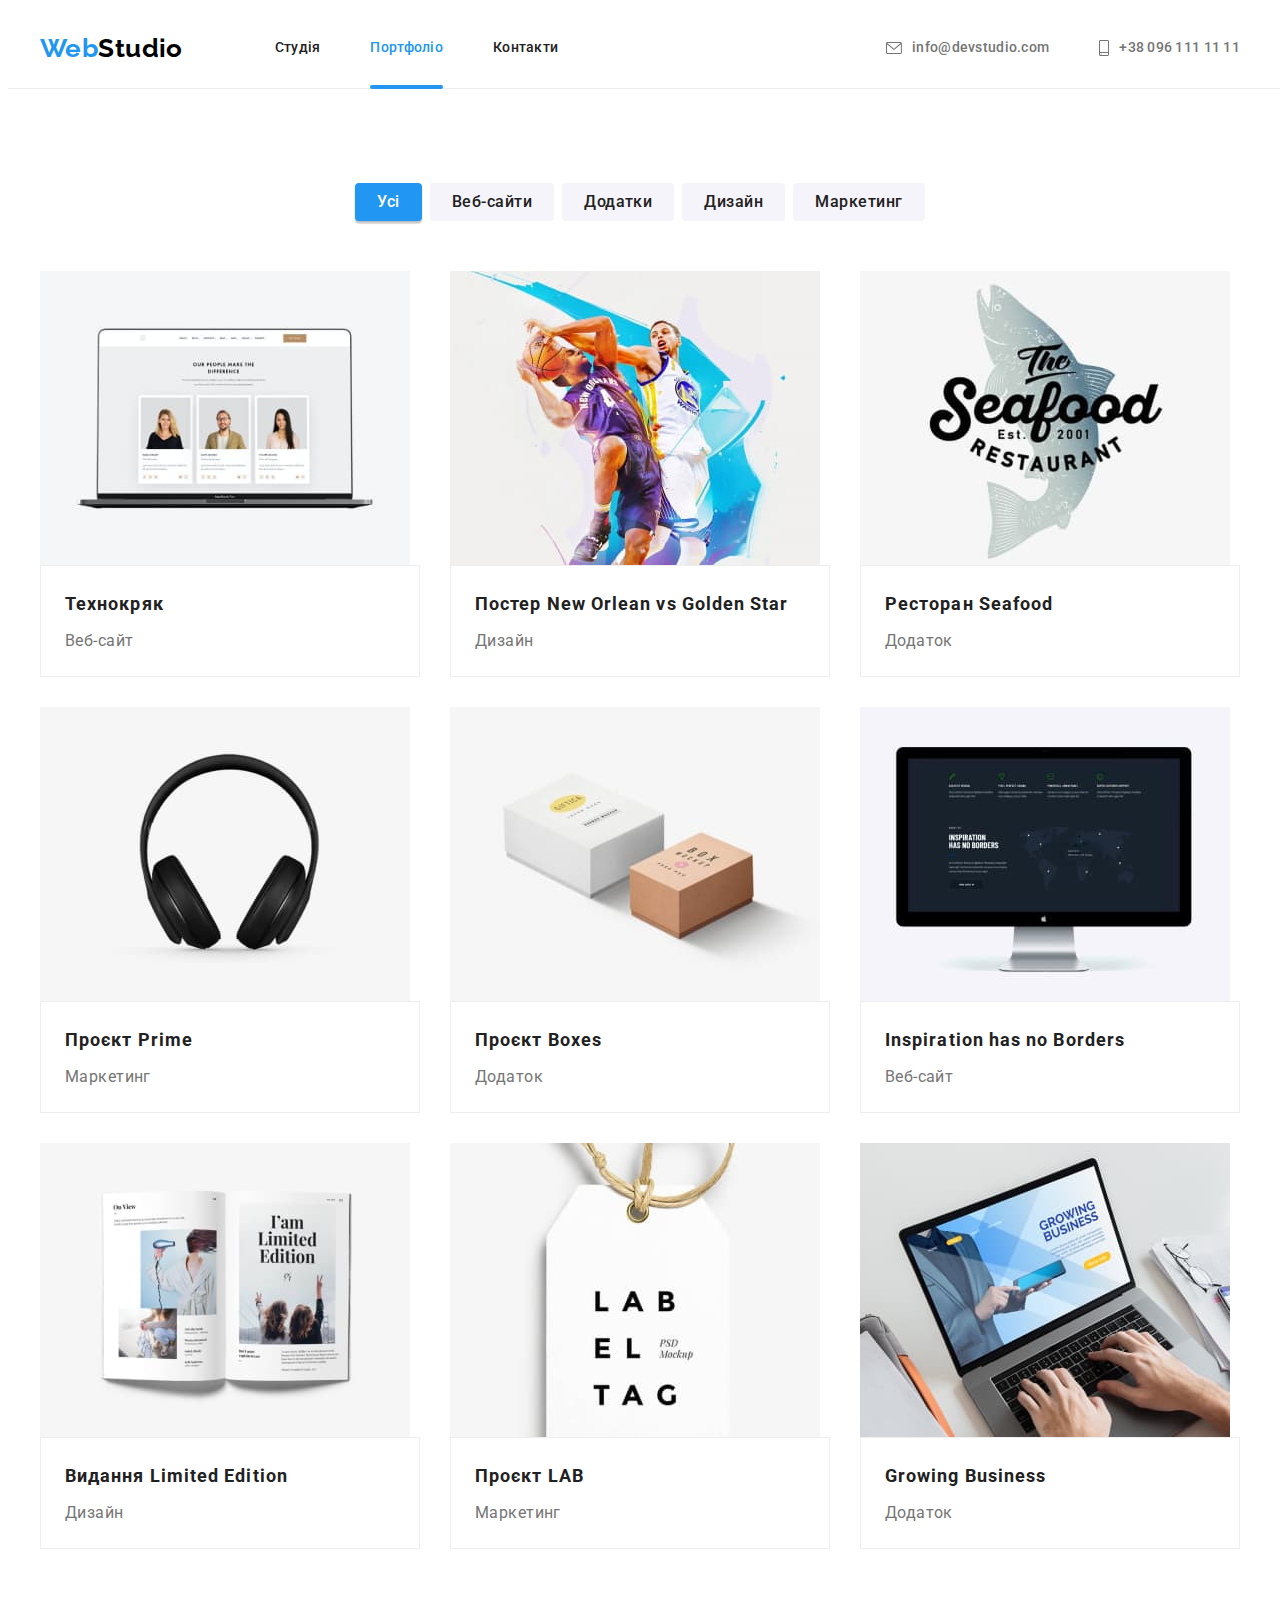
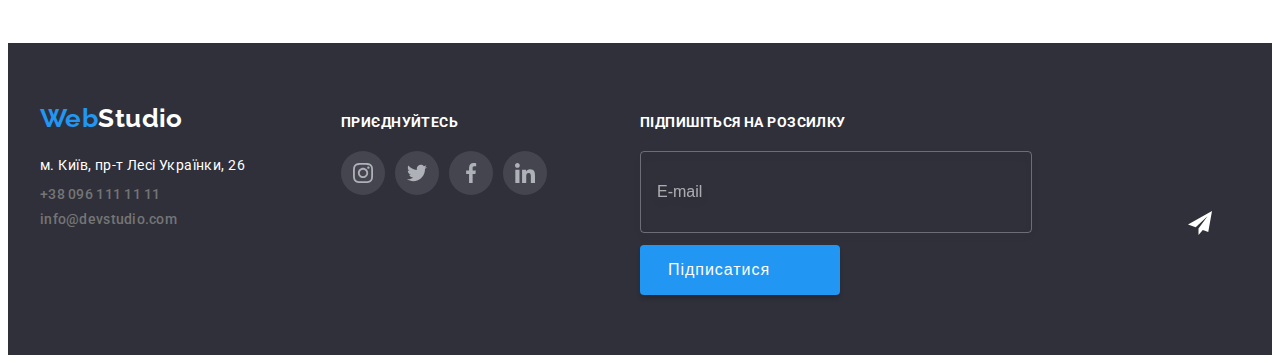
==== portfolio.html @ 94a8620e "goit-markup-hw-08" ====
<!DOCTYPE html>
<html lang="uk">
  <head>
    <meta charset="UTF-8" />
    <meta http-equiv="X-UA-Compatible" content="IE=edge" />
    <meta name="viewport" content="width=device-width, initial-scale=1.0" />
    <title>Document</title>
    <link rel="preconnect" href="https://fonts.googleapis.com" />
    <link rel="preconnect" href="https://fonts.gstatic.com" crossorigin />
    <link
      href="https://fonts.googleapis.com/css2?family=Raleway:wght@700&family=Roboto:wght@400;500;700;900&display=swap"
      rel="stylesheet"
    />
    <link
      rel="stylesheet"
      href="https://cdnjs.cloudflare.com/ajax/libs/modern-normalize/1.1.0/modern-normalize.min.css"
      integrity="sha512-wpPYUAdjBVSE4KJnH1VR1HeZfpl1ub8YT/NKx4PuQ5NmX2tKuGu6U/JRp5y+Y8XG2tV+wKQpNHVUX03MfMFn9Q=="
      crossorigin="anonymous"
      referrerpolicy="no-referrer"
    />
    <link rel="stylesheet" href="./css/main.min.css" />
  </head>

  <body>
    <!------- PAGE HEADER ------->

    <header class="page-header">
      <div class="container header-nav">
        <nav class="main-nav">
          <a href="./index.html" class="logo"
            >Web<span class="logo__color logo__color--dark">Studio</span></a
          >
          <ul class="site-nav">
            <li class="item">
              <a href="./index.html" class="site-nav__link">Студія</a>
            </li>
            <li class="item">
              <a href="./portfolio.html" class="site-nav__link current"
                >Портфоліо</a
              >
            </li>
            <li class="item">
              <a href="#" class="site-nav__link">Контакти</a>
            </li>
          </ul>
        </nav>
        <ul class="contacts">
          <li class="contacts__item">
            <a href="mailto:info@devstudio.com" class="contacts__link">
              <svg class="contacts__icon" width="16px" height="12px">
                <use href="./images/icons.svg#icon-envelope"></use></svg
              >info@devstudio.com</a
            >
          </li>
          <li class="contacts__item">
            <a href="tel:+380961111111" class="contacts__link">
              <svg class="contacts__icon tel" width="10px" height="16px">
                <use href="./images/icons.svg#icon-smartphone"></use></svg
              >+38 096 111 11 11</a
            >
          </li>
        </ul>
      </div>
    </header>

    <!------- PORTFOLIO FILTER ------->
    <main>
      <section class="section">
        <div class="container">
          <h1 class="visually-hidden">Портфоліо</h1>
          <ul class="portfolio-filter">
            <li>
              <button type="button" class="portfolio-filter__btn current">
                Усі
              </button>
            </li>
            <li>
              <button type="button" class="portfolio-filter__btn">
                Веб-сайти
              </button>
            </li>
            <li>
              <button type="button" class="portfolio-filter__btn">
                Додатки
              </button>
            </li>
            <li>
              <button type="button" class="portfolio-filter__btn">
                Дизайн
              </button>
            </li>
            <li>
              <button type="button" class="portfolio-filter__btn">
                Маркетинг
              </button>
            </li>
          </ul>

          <ul class="portfolio">
            <li class="portfolio__item">
              <a class="portfolio__link" href="">
                <div class="text-top-wrap">
                  <img src="./images/img1.jpg" alt="Ноутбук" width="370" />
                  <p class="description-text">
                    Ресурс пропонує комплексні пропозиції з різним рівнем
                    функціоналу та сервісів. Все це дозволить відвідувачу
                    отримати вичерпні відомості про компанію чи приватну особу.
                  </p>
                </div>
                <div class="portfolio__wrap">
                  <h2 class="portfolio__title">Технокряк</h2>
                  <p class="portfolio__text">Веб-сайт</p>
                </div>
              </a>
            </li>

            <li class="portfolio__item">
              <a class="portfolio__link" href="">
                <div class="text-top-wrap">
                  <img
                    src="./images/img2.jpg"
                    alt="Два баскетболіста з м'ячем"
                    width="370"
                  />
                  <p class="description-text">
                    Ресурс пропонує комплексні пропозиції з різним рівнем
                    функціоналу та сервісів. Все це дозволить відвідувачу
                    отримати вичерпні відомості про компанію чи приватну особу.
                  </p>
                </div>
                <div class="portfolio__wrap">
                  <h2 class="portfolio__title">
                    Постер New Orlean vs Golden Star
                  </h2>
                  <p class="portfolio__text">Дизайн</p>
                </div>
              </a>
            </li>

            <li class="portfolio__item">
              <a class="portfolio__link" href="">
                <div class="text-top-wrap">
                  <img
                    src="./images/img3.jpg"
                    alt="Рекламний постер ресторану морепродуктів"
                    width="370"
                  />
                  <p class="description-text">
                    Ресурс пропонує комплексні пропозиції з різним рівнем
                    функціоналу та сервісів. Все це дозволить відвідувачу
                    отримати вичерпні відомості про компанію чи приватну особу.
                  </p>
                </div>
                <div class="portfolio__wrap">
                  <h2 class="portfolio__title">Ресторан Seafood</h2>
                  <p class="portfolio__text">Додаток</p>
                </div>
              </a>
            </li>

            <li class="portfolio__item">
              <a class="portfolio__link" href="">
                <div class="text-top-wrap">
                  <img src="./images/img4.jpg" alt="Навушники" width="370" />
                  <p class="description-text">
                    Ресурс пропонує комплексні пропозиції з різним рівнем
                    функціоналу та сервісів. Все це дозволить відвідувачу
                    отримати вичерпні відомості про компанію чи приватну особу.
                  </p>
                </div>
                <div class="portfolio__wrap">
                  <h2 class="portfolio__title">Проєкт Prime</h2>
                  <p class="portfolio__text">Маркетинг</p>
                </div>
              </a>
            </li>

            <li class="portfolio__item">
              <a class="portfolio__link" href="">
                <div class="text-top-wrap">
                  <img src="./images/img5.jpg" alt="Дві коробки" width="370" />
                  <p class="description-text">
                    Ресурс пропонує комплексні пропозиції з різним рівнем
                    функціоналу та сервісів. Все це дозволить відвідувачу
                    отримати вичерпні відомості про компанію чи приватну особу.
                  </p>
                </div>
                <div class="portfolio__wrap">
                  <h2 class="portfolio__title">Проєкт Boxes</h2>
                  <p class="portfolio__text">Додаток</p>
                </div>
              </a>
            </li>

            <li class="portfolio__item">
              <a class="portfolio__link" href="">
                <div class="text-top-wrap">
                  <img
                    src="./images/img6.jpg"
                    alt="Компютерний монітор"
                    width="370"
                  />
                  <p class="description-text">
                    Ресурс пропонує комплексні пропозиції з різним рівнем
                    функціоналу та сервісів. Все це дозволить відвідувачу
                    отримати вичерпні відомості про компанію чи приватну особу.
                  </p>
                </div>
                <div class="portfolio__wrap">
                  <h2 class="portfolio__title">Inspiration has no Borders</h2>
                  <p class="portfolio__text">Веб-сайт</p>
                </div>
              </a>
            </li>

            <li class="portfolio__item">
              <a class="portfolio__link" href="">
                <div class="text-top-wrap">
                  <img
                    src="./images/img7.jpg"
                    alt="Відкритий журнал"
                    width="370"
                  />
                  <p class="description-text">
                    Ресурс пропонує комплексні пропозиції з різним рівнем
                    функціоналу та сервісів. Все це дозволить відвідувачу
                    отримати вичерпні відомості про компанію чи приватну особу.
                  </p>
                </div>
                <div class="portfolio__wrap">
                  <h2 class="portfolio__title">Видання Limited Edition</h2>
                  <p class="portfolio__text">Дизайн</p>
                </div>
              </a>
            </li>

            <li class="portfolio__item">
              <a class="portfolio__link" href="">
                <div class="text-top-wrap">
                  <img
                    src="./images/img8.jpg"
                    alt="Ярлик на шнурку"
                    width="370"
                  />
                  <p class="description-text">
                    Ресурс пропонує комплексні пропозиції з різним рівнем
                    функціоналу та сервісів. Все це дозволить відвідувачу
                    отримати вичерпні відомості про компанію чи приватну особу.
                  </p>
                </div>
                <div class="portfolio__wrap">
                  <h2 class="portfolio__title">Проєкт LAB</h2>
                  <p class="portfolio__text">Маркетинг</p>
                </div>
              </a>
            </li>

            <li class="portfolio__item">
              <a class="portfolio++link" href="">
                <div class="text-top-wrap">
                  <img
                    src="./images/img9.jpg"
                    alt="Людина працює за ноутбуком"
                    width="370"
                  />
                  <p class="description-text">
                    Ресурс пропонує комплексні пропозиції з різним рівнем
                    функціоналу та сервісів. Все це дозволить відвідувачу
                    отримати вичерпні відомості про компанію чи приватну особу.
                  </p>
                </div>
                <div class="portfolio__wrap">
                  <h2 class="portfolio__title">Growing Business</h2>
                  <p class="portfolio__text">Додаток</p>
                </div>
              </a>
            </li>
          </ul>
        </div>
      </section>
    </main>

    <!------- FOOTER ------->

    <footer class="footer">
      <div class="container footer-wrap">
        <div class="wrap">
          <a class="logo" href="./index.html"
            >Web<span class="logo__color logo__color--light">Studio</span></a
          >
          <address>
            <ul class="footer-contacts">
              <li class="footer-contacts__item">
                <a
                  href="https://goo.gl/maps/CPtrU1FHBa2aNyZL9"
                  target="_blank"
                  rel="noopener noreferrer nofollow"
                  class="address"
                  >м. Київ, пр-т Лесі Українки, 26</a
                >
              </li>
              <li class="footer-contacts__item">
                <a href="tel:+380961111111" class="footer-contacts__link"
                  >+38 096 111 11 11</a
                >
              </li>
              <li class="footer-contacts__item">
                <a
                  href="mailto:info@devstudio.com"
                  class="footer-contacts__link"
                  >info@devstudio.com</a
                >
              </li>
            </ul>
          </address>
        </div>

        <!-- FOOTER SOCIAL -->

        <div class="footer-social">
          <p class="footer-social__title">Приєднуйтесь</p>
          <ul class="social-list">
            <li class="social-list__item">
              <a
                class="social-list__link social-list__link--dark"
                href="#"
                target="_blank"
                rel="noopener noreferrer nofollow"
              >
                <svg class="social-list__icon" width="20px" height="20px">
                  <use href="./images/icons.svg#icon-instagram"></use>
                </svg>
              </a>
            </li>
            <li class="social-list__item">
              <a
                class="social-list__link social-list__link--dark"
                href="#"
                target="_blank"
                rel="noopener noreferrer nofollow"
              >
                <svg class="social-list__icon" width="20px" height="20px">
                  <use href="./images/icons.svg#icon-twitter"></use>
                </svg>
              </a>
            </li>
            <li class="social-list__item">
              <a
                class="social-list__link social-list__link--dark"
                href="#"
                target="_blank"
                rel="noopener noreferrer nofollow"
              >
                <svg class="social-list__icon" width="20px" height="20px">
                  <use href="./images/icons.svg#icon-facebook"></use>
                </svg>
              </a>
            </li>
            <li class="social-list__item">
              <a
                class="social-list__link social-list__link--dark"
                href="#"
                target="_blank"
                rel="noopener noreferrer nofollow"
              >
                <svg class="social-list__icon" width="20px" height="20px">
                  <use href="./images/icons.svg#icon-linkedin"></use>
                </svg>
              </a>
            </li>
          </ul>
        </div>

        <!-- FOOTER MAILING -->

        <div class="mailing">
          <p class="mailing__title">Підпишіться на розсилку</p>
          <form class="mailing__form">
            <input
              type="email"
              name="mail"
              placeholder="E-mail"
              class="mailing__field"
            />
            <button type="submit" class="mailing__btn">Підписатися</button>
            <svg width="24" height="24" class="mailing__icon">
              <use href="./images/icons.svg#icon-send"></use>
            </svg>
          </form>
        </div>
      </div>
    </footer>
  </body>
</html>
---- css/main.min.css ----
p,h1,h2,h3,h4,h5,h6{margin:0}ul,li{margin:0;padding-left:0;list-style:none}button{cursor:pointer}address{font-style:normal}img{display:block;max-width:100%;height:auto}body{font-family:"Roboto",sans-serif;font-size:14px;letter-spacing:.03em;color:var(--primary-text-color);background-color:var(---bacground-color)}.page-header a,.footer a,.portfolio a{text-decoration:none}.container{align-items:center;margin-left:auto;margin-right:auto;width:1200px;padding:0 15px}.section{padding-top:94px;padding-bottom:94px}.section__title{margin-bottom:50px;font-weight:700;font-size:36px;line-height:1.17;text-align:center;color:var(--title-text-color)}:root{--primery-bacground-color: #f5f5f5;--bacground-color: #ffffff;--header-bacground-color: #ececec;--icon-bacground-color: #f5f4fa;--button-text-hover-color: #ffffff;--button-text-color: #ffffff;--hero-title-color: #ffffff;--accent-bacground-color: #2f303a;--primary-text-color: #757575;--title-text-color: #212121;--button-bacground-color: #2196f3;--address-color: #ffffff;--primary-logo-color: #2196f3;--dark-logo-color: #000000;--light-logo-color: #ffffff;--section-team-color: #f5f4fa;--border-color: #eeeeee;--icon-color: #afb1b8;--activity-text-color: #ffffff;--hover-bacground-color: #2196f3;--hover-icon-color: #ffffff;--contacts-icon-color: #757575;--hover-contacts-icon-color: #2196f3;--footer-title-color: #ffffff;--line-color: #ececec;--modal-button-close-color: #000000;--hover-modal-button: #2196f3;--text-portfolio-color: #ffffff;--focus-modal-color: #2196f3;--lable-text-color: #757575;--modal-icon-color: #212121;--checkbox-icon-color: #ffffff;--input-text-color: #afb1b8;--timing-function: 250ms cubic-bezier(0.4, 0, 0.2, 1)}.visually-hidden{position:absolute;white-space:nowrap;width:1px;height:1px;overflow:hidden;border:0;padding:0;clip:rect(0 0 0 0);-webkit-clip-path:inset(50%);clip-path:inset(50%);margin:-1px}.button{display:block;margin-left:auto;margin-right:auto;font-size:16px;padding:10px 32px;min-width:216px;font-family:inherit;font-weight:700;line-height:1.88;letter-spacing:.06em;border:none;box-shadow:0px 4px 4px rgba(0,0,0,.15);border-radius:4px;color:var(--button-text-color);background-color:var(--button-bacground-color)}.logo{display:block;font-family:"Raleway",sans-serif;font-weight:700;font-size:26px;line-height:1.19;color:var(--primary-logo-color)}.logo__color--dark{color:var(--dark-logo-color)}.logo__color--light{color:var(--light-logo-color)}.social-list{display:flex;justify-content:center;gap:10px}.social-list__item{width:44px;height:44px}.social-list__link{display:flex;align-items:center;justify-content:center;width:100%;height:100%;border-radius:50%}.social-list__link:hover,.social-list__link:focus{background-color:var(--hover-bacground-color);color:var(--hover-icon-color)}.social-list__link--light{color:var(--icon-color);transition:background-color var(--timing-function),color var(--timing-function)}.social-list__link--dark{color:var(--icon-color);background:rgba(255,255,255,.1);transition:background-color var(--timing-function),color var(--timing-function)}.social-list__icon{fill:currentColor}.backdrop{position:fixed;top:0;left:0;width:100%;height:100%;background:rgba(0,0,0,.2);transition:opacity var(--timing-function),visibility var(--timing-function)}.backdrop.is-hidden{opacity:0;visibility:hidden;pointer-events:none}.modal{position:absolute;left:50%;top:50%;transform:translate(-50%, -50%) scale(1);transition:transform var(--timing-function);min-width:528px;min-height:581px;padding:40px;background:var(--bacground-color);box-shadow:0px 1px 3px rgba(0,0,0,.12),0px 1px 1px rgba(0,0,0,.14),0px 2px 1px rgba(0,0,0,.2);border-radius:4px}.modal__title{padding-bottom:12px;font-size:20px;font-weight:700;text-align:center;color:var(--title-text-color)}.modal__text{display:block;margin-bottom:4px;font-size:12px;line-height:1.17;letter-spacing:.01em;color:var(--lable-text-color)}.backdrop.is-hidden .modal{transform:translate(-50%, -50%) scale(0)}.modal-close{display:flex;justify-content:center;align-items:center;position:absolute;top:8px;right:8px;width:30px;height:30px;box-sizing:border-box;border-radius:50%;background-color:rgba(0,0,0,0);border:1px solid rgba(0,0,0,.1);box-shadow:0px 1px 3px rgba(0,0,0,.12),0px 1px 1px rgba(0,0,0,.14),0px 2px 1px rgba(0,0,0,.2);transition:background-color var(--timing-function),border-color var(--timing-function),fill var(--timing-function)}.modal-close:hover,.modal-close:focus{background-color:var(--hover-modal-button);border-color:var(--hover-modal-button);fill:var(--bacground-color)}.form-wrap{position:relative;display:block;margin-bottom:10px}.modal-icon-wrap{position:relative}.modal__input{width:100%;height:40px;padding-left:42px;padding-right:12px;border:1px solid rgba(33,33,33,.2);border-radius:4px;outline:rgba(0,0,0,0);transition:border-color var(--timing-function)}.modal__input:focus,.modal__input .modal__textarea:focus{border-color:var(--focus-modal-color)}.modal__input:focus+.modal-input-icon{fill:var(--focus-modal-color)}.modal__icon{position:absolute;left:12px;top:50%;transform:translateY(-50%);transition:fill var(--timing-function)}.textarea-wrap{margin-bottom:20px}.modal__textarea{width:100%;height:120px;padding:12px 16px;border:1px solid rgba(33,33,33,.2);border-radius:4px;outline:rgba(0,0,0,0);resize:none;transition:border-color var(--timing-function)}.modal__textarea:focus{border-color:var(--focus-modal-color)}.modal__textarea::-moz-placeholder{font-size:12px;line-height:1.17;letter-spacing:.01em;color:rgba(117,117,117,.5)}.modal__textarea:-ms-input-placeholder{font-size:12px;line-height:1.17;letter-spacing:.01em;color:rgba(117,117,117,.5)}.modal__textarea::placeholder{font-size:12px;line-height:1.17;letter-spacing:.01em;color:rgba(117,117,117,.5)}.checkbox{margin-bottom:30px}.checkbox__text{display:flex;align-items:center;justify-content:center;gap:8px;line-height:1.71}.checkbox__text span{display:flex;align-items:center;justify-content:center;width:16px;height:15px;border:2px solid var(--title-text-color);border-radius:2px;fill:rgba(0,0,0,0)}.checkbox__field:checked+.checkbox__text span{background-color:var(--focus-modal-color);border:none;fill:var(--checkbox-icon-color);transition:fill var(--timing-function)}.checkbox__field:focus+.checkbox__text span{border-color:var(--focus-modal-color);transition:border-color var(--timing-function)}.checkbox__link{color:var(--focus-modal-color)}.page-header{background-color:var(--bacground-color)}.page-header::after{content:" ";width:1600px;height:1px;background-color:var(--line-color);display:block}.main-nav{display:flex;align-items:center}.site-nav{display:flex;margin-left:92px;gap:50px}.header-nav{display:flex}.site-nav__link{display:block;padding-top:32px;padding-bottom:32px;color:var(--title-text-color);font-weight:500;font-size:14px;line-height:1.14;letter-spacing:.02em;transition:color var(--timing-function)}.site-nav__link:hover,.site-nav__link:focus{color:var(--button-bacground-color)}.site-nav__link.current{position:relative;color:var(--button-bacground-color)}.site-nav__link.current::after{content:" ";position:absolute;left:0;bottom:-1px;width:100%;height:4px;background:var(--hover-bacground-color);border-radius:2px}.contacts{display:flex;margin-left:auto;gap:50px;text-decoration:none}.contacts__item{width:100%;height:100%}.contacts__link{display:flex;width:100%;height:100%;align-items:center;font-weight:500;font-size:14px;line-height:1.14;letter-spacing:.02em;color:var(--primary-text-color);transition:color var(--timing-function)}.contacts__link:hover,.contacts__link:focus{color:var(--hover-contacts-icon-color)}.contacts__icon{margin-right:10px;fill:currentColor}.hero{text-align:center;background:var(--accent-bacground-color);padding:200px 0}.hero__title{width:696px;margin:auto;margin-bottom:30px;font-weight:900;font-size:44px;line-height:1.36;letter-spacing:.06em;text-align:center;text-transform:uppercase;color:var(--hero-title-color)}.overlay{max-width:1600px;height:600px;margin-left:auto;margin-right:auto;background-image:linear-gradient(to right, rgba(47, 48, 58, 0.4), rgba(47, 48, 58, 0.4)),url(../images/hero.jpg);background-position:center;background-size:cover;background-repeat:no-repeat}.cards-list{display:flex;gap:30px}.cards-list__item{display:flex;flex-direction:column}.cards-list__icon{display:flex;justify-content:center;align-items:center;margin-bottom:30px;width:270px;height:120px;background:var(--icon-bacground-color);border-radius:4px}.cards-list__title{margin-bottom:10px;font-weight:700;font-size:14px;line-height:1.14;color:var(--title-text-color)}.cards-list__text{font-weight:400;font-size:14px;line-height:1.71;color:var(--primary-text-color)}.section-padding{padding-top:0}.pictures-list{display:flex;flex-wrap:wrap;gap:30px}.pictures-list__item{display:flex;width:calc((100% - 60px)/3)}.pictures-list__wrap{position:relative}.pictures-list__text{position:absolute;bottom:0;display:flex;justify-content:center;align-items:center;width:100%;height:70px;font-weight:700;text-transform:uppercase;background:rgba(47,48,58,.8);color:var(--activity-text-color)}.section-peoples{padding:94px;background-color:var(--section-team-color)}.peoples-list{display:flex;gap:30px}.peoples-list__title{font-weight:500;font-size:16px;line-height:1.19;text-align:center;color:var(--title-text-color);margin-bottom:10px}.peoples-list__text{font-weight:400;font-size:16px;line-height:1.19;text-align:center;color:var(--primary-text-color);margin-bottom:16px}.peoples-list__item{background:var(--bacground-color);box-shadow:0px 1px 3px rgba(0,0,0,.12),0px 1px 1px rgba(0,0,0,.14),0px 2px 1px rgba(0,0,0,.2);border-radius:0px 0px 4px 4px}.peoples-wrap{padding-top:30px;padding-bottom:30px}.clients-list{display:flex;gap:30px}.clients-list__item{width:calc((100% - 150px)/6);height:92px}.clients-list__link{display:flex;align-items:center;justify-content:center;width:100%;height:100%;border:1px solid var(--icon-color);border-radius:4px;fill:var(--icon-color);transition:border var(--timing-function),fill var(--timing-function)}.clients-list__link:hover,.clients-list__link:focus{border:1px solid var(--hover-bacground-color);fill:var(--hover-bacground-color)}.clients-list__icon{width:106px;height:60px}.footer{background:var(--accent-bacground-color);padding-top:60px;padding-bottom:60px}.footer-wrap{display:flex;align-items:baseline}.wrap{display:flex;flex-direction:column;gap:20px}.address{line-height:1.71;color:var(--address-color)}.footer-contacts__item:not(:last-child){margin-bottom:9px}.footer-contacts__link{display:block;width:231px;font-weight:500;font-size:14px;line-height:1.14;letter-spacing:.02em;color:var(--primary-text-color);transition:color var(--timing-function)}.footer-contacts__link:hover,.footer-contacts__link:focus{color:var(--button-bacground-color)}.footer-social{margin-left:70px}.footer-social__title{margin-bottom:20px;font-weight:700;line-height:1.14;text-transform:uppercase;color:var(--footer-title-color)}.mailing{margin-left:93px;justify-content:flex-end}.mailing__title{margin-bottom:20px;font-weight:700;line-height:1.14;text-transform:uppercase;color:var(--footer-title-color)}.mailing__form{position:relative;display:flex;flex-wrap:wrap;gap:12px}.mailing__field{width:358px;height:50px;padding:15px 16px;outline:rgba(0,0,0,0);background-color:rgba(0,0,0,0);border:1px solid rgba(255,255,255,.3);filter:drop-shadow(0px 4px 4px rgba(0, 0, 0, 0.15));border-radius:4px;color:var(--input-text-color)}.mailing__field::-moz-placeholder{font-size:16px;line-height:1.25;display:flex;align-items:center;color:rgba(255,255,255,.6)}.mailing__field:-ms-input-placeholder{font-size:16px;line-height:1.25;display:flex;align-items:center;color:rgba(255,255,255,.6)}.mailing__field::placeholder{font-size:16px;line-height:1.25;display:flex;align-items:center;color:rgba(255,255,255,.6)}.mailing__btn{position:relative;display:block;width:200px;height:50px;border:none;text-align:left;padding:10px 28px;font-size:16px;line-height:1.88;letter-spacing:.06em;color:var(--button-text-color);background:var(--button-bacground-color);box-shadow:0px 4px 4px rgba(0,0,0,.15);border-radius:4px}.mailing__icon{position:absolute;right:28px;top:50%;transform:translateY(-50%)}.portfolio{display:flex;flex-wrap:wrap;gap:30px}.portfolio__item{width:calc((100% - 60px)/3)}.portfolio__link{text-decoration:none;display:block;transition:box-shadow var(--timing-function)}.portfolio__link:hover .description-text,.portfolio__link:focus .description-text{transform:translateY(0)}.portfolio__link:hover,.portfolio__link:focus{box-shadow:0px 1px 1px rgba(0,0,0,.12),0px 4px 4px rgba(0,0,0,.06),1px 4px 6px rgba(0,0,0,.16)}.portfolio__wrap{display:block;padding:20px 24px;border:1px solid var(--border-color)}.portfolio__title{margin-bottom:4px;font-weight:700;font-size:18px;line-height:2;letter-spacing:.06em;color:var(--title-text-color)}.portfolio__text{font-weight:400;font-size:16px;line-height:1.88;color:var(--primary-text-color)}.text-top-wrap{position:relative;overflow:hidden}.description-text{position:absolute;top:0;padding:63px 24px;height:100%;font-size:18px;line-height:1.56;color:var(--text-portfolio-color);background:rgba(33,150,243,.9);transform:translateY(100%);transition:transform var(--timing-function)}.portfolio-filter{display:flex;justify-content:center;gap:8px;margin-bottom:50px}.portfolio-filter__btn{padding:6px 22px;font-family:inherit;font-style:normal;font-weight:500;font-size:16px;line-height:1.62;border:none;border-radius:4px;letter-spacing:.03em;color:var(--title-text-color);background:var(--section-team-color);border-radius:4px;transition:background-color var(--timing-function),color var(--timing-function),box-shadow var(--timing-function)}.portfolio-filter__btn:hover,.portfolio-filter__btn:focus{cursor:pointer;background-color:var(--button-bacground-color);color:var(--button-text-hover-color);box-shadow:0px 3px 1px rgba(0,0,0,.1),0px 1px 2px rgba(0,0,0,.08),0px 2px 2px rgba(0,0,0,.12)}.portfolio-filter__btn.current{border:none;color:var(--button-text-hover-color);background:var(--button-bacground-color);box-shadow:0px 3px 1px rgba(0,0,0,.1),0px 1px 2px rgba(0,0,0,.08),0px 2px 2px rgba(0,0,0,.12);border-radius:4px}/*# sourceMappingURL=main.min.css.map */
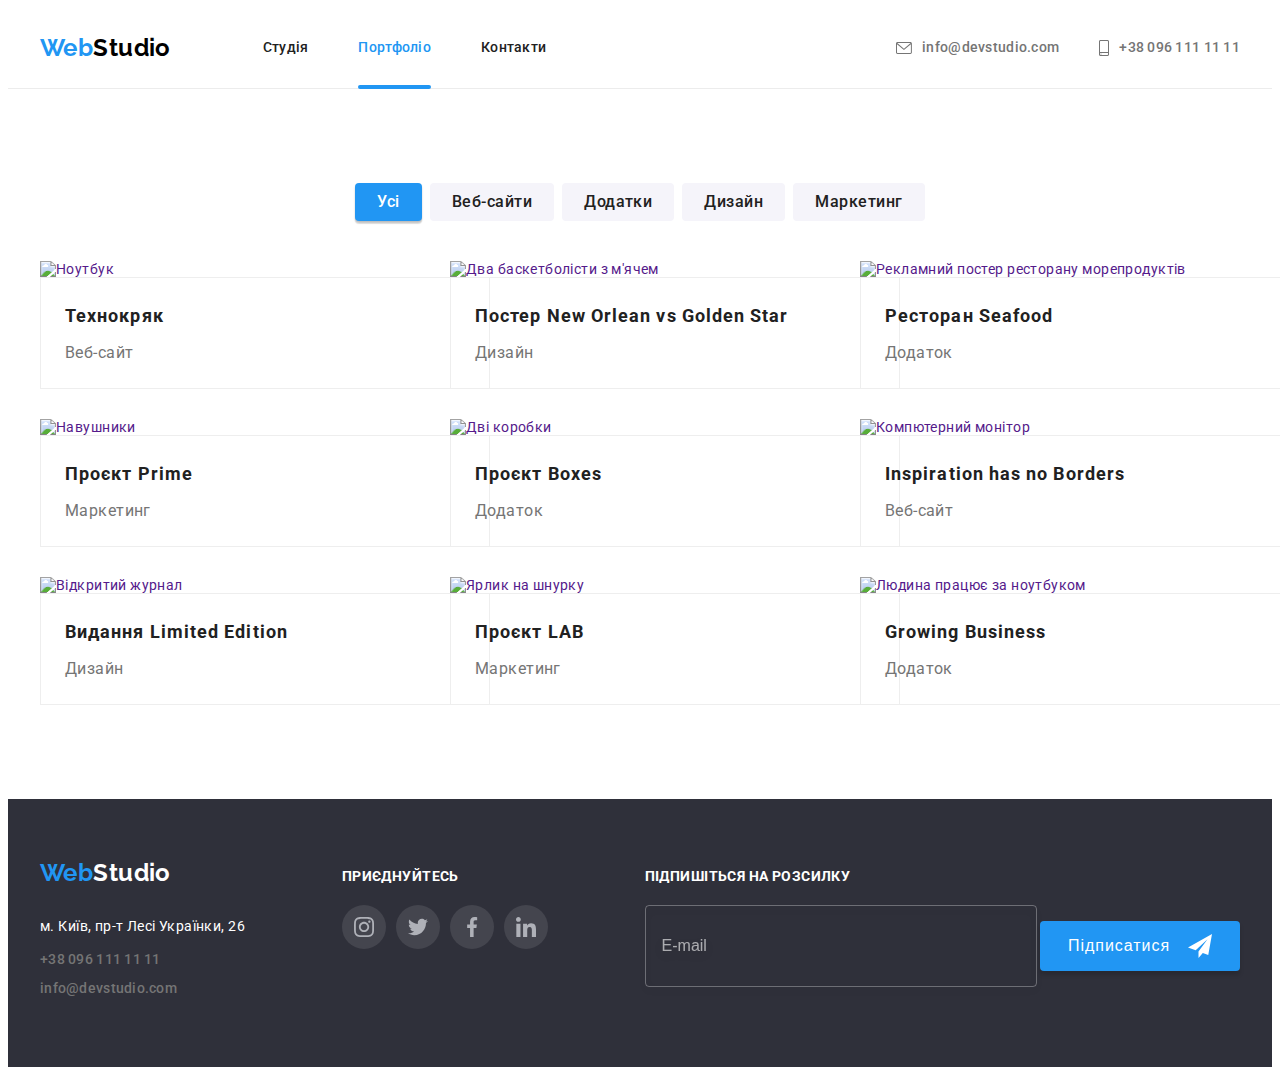
==== commit 78a65bae: "goit-markup-hw-08" ====
--- a/portfolio.html
+++ b/portfolio.html
@@ -31,17 +31,15 @@
             >Web<span class="logo__color logo__color--dark">Studio</span></a
           >
           <ul class="site-nav">
-            <li class="item">
+            <li>
               <a href="./index.html" class="site-nav__link">Студія</a>
             </li>
-            <li class="item">
+            <li>
               <a href="./portfolio.html" class="site-nav__link current"
                 >Портфоліо</a
               >
             </li>
-            <li class="item">
-              <a href="#" class="site-nav__link">Контакти</a>
-            </li>
+            <li><a href="#" class="site-nav__link">Контакти</a></li>
           </ul>
         </nav>
         <ul class="contacts">
@@ -54,12 +52,100 @@
           </li>
           <li class="contacts__item">
             <a href="tel:+380961111111" class="contacts__link">
-              <svg class="contacts__icon tel" width="10px" height="16px">
+              <svg class="contacts__icon" width="10px" height="16px">
                 <use href="./images/icons.svg#icon-smartphone"></use></svg
               >+38 096 111 11 11</a
             >
           </li>
         </ul>
+        <button type="button" class="buttone-menu-open" data-menu-open>
+          <svg width="40px" height="40px" class="buttone-menu-icon">
+            <use
+              href="./images/icons.svg#icon-mob-menu"
+              class="mob-menu-open"
+            ></use>
+          </svg>
+        </button>
+      </div>
+
+      <div class="mob-menu is-hidden" data-menu>
+        <div class="container">
+          <div class="mob-menu-top">
+            <button type="button" class="buttone-menu-close" data-menu-close>
+              <svg width="40px" height="40px">
+                <use
+                  href="./images/icons.svg#icon-mob-menu-close"
+                  class="mob-menu-close"
+                ></use>
+              </svg>
+            </button>
+            <ul class="mob-menu__nav">
+              <li class="mob-menu__item">
+                <a href="./index.html" class="mob-menu__link current">Студія</a>
+              </li>
+              <li class="mob-menu__item">
+                <a href="./portfolio.html" class="mob-menu__link">Портфоліо</a>
+              </li>
+              <li class="mob-menu__item">
+                <a href="#" class="mob-menu__link">Контакти</a>
+              </li>
+            </ul>
+          </div>
+          <div class="mob-menu-bottom">
+            <ul class="mob-menu-contacts">
+              <li class="mob-menu-contacts__item">
+                <a href="tel:+380961111111" class="mob-menu-contacts__tel"
+                  >+38 096 111 11 11</a
+                >
+              </li>
+              <li class="mob-menu-contacts__item">
+                <a
+                  href="mailto:info@devstudio.com"
+                  class="mob-menu-contacts__mail"
+                  >info@devstudio.com</a
+                >
+              </li>
+            </ul>
+            <ul class="mob-menu-social">
+              <li class="mob-menu-social__item">
+                <a
+                  class="mob-menu-social__link"
+                  href="#"
+                  target="_blank"
+                  rel="noopener noreferrer nofollow"
+                  >Instagram</a
+                >
+              </li>
+              <li class="mob-menu-social__item">
+                <a
+                  class="mob-menu-social__link"
+                  href="#"
+                  target="_blank"
+                  rel="noopener noreferrer nofollow"
+                  >Twitter</a
+                >
+              </li>
+              <li class="mob-menu-social__item">
+                <a
+                  class="mob-menu-social__link"
+                  href="#"
+                  target="_blank"
+                  rel="noopener noreferrer nofollow"
+                  >Facebook</a
+                >
+              </li>
+              <li class="mob-menu-social__item">
+                <a
+                  class="mob-menu-social__link"
+                  href="#"
+                  target="_blank"
+                  el="noopener noreferrer nofollow"
+                  >Linkedin</a
+                >
+              </li>
+            </ul>
+          </div>
+        </div>
       </div>
     </header>
 
@@ -100,7 +186,34 @@
             <li class="portfolio__item">
               <a class="portfolio__link" href="">
                 <div class="text-top-wrap">
-                  <img src="./images/img1.jpg" alt="Ноутбук" width="370" />
+                  <picture>
+                    <source
+                      srcset="
+                        ./images/portfolio/img1-desk-1x.jpg 1x,
+                        ./images/portfolio/img1-desk-2x.jpg 2x
+                      "
+                      media="(min-width: 1200px)"
+                    />
+                    <source
+                      srcset="
+                        ./images/portfolio/img1-tab-1x.jpg 1x,
+                        ./images/portfolio/img1-tab-2x.jpg 2x
+                      "
+                      media="(min-width: 768px)"
+                    />
+                    <source
+                      srcset="
+                        ./images/portfolio/img1-mob-1x.jpg 1x,
+                        ./images/portfolio/img1-mob-2x.jpg 2x
+                      "
+                      media="(min-width: 320px)"
+                    />
+                    <img
+                      src="./images/portfolio/img1-mob-1x.jpg"
+                      alt="Ноутбук"
+                      width="450"
+                    />
+                  </picture>
                   <p class="description-text">
                     Ресурс пропонує комплексні пропозиції з різним рівнем
                     функціоналу та сервісів. Все це дозволить відвідувачу
@@ -117,11 +230,34 @@
             <li class="portfolio__item">
               <a class="portfolio__link" href="">
                 <div class="text-top-wrap">
-                  <img
-                    src="./images/img2.jpg"
-                    alt="Два баскетболіста з м'ячем"
-                    width="370"
-                  />
+                  <picture>
+                    <source
+                      srcset="
+                        ./images/portfolio/img2-desk-1x.jpg 1x,
+                        ./images/portfolio/img2-desk-2x.jpg 2x
+                      "
+                      media="(min-width: 1200px)"
+                    />
+                    <source
+                      srcset="
+                        ./images/portfolio/img2-tab-1x.jpg 1x,
+                        ./images/portfolio/img2-tab-2x.jpg 2x
+                      "
+                      media="(min-width: 768px)"
+                    />
+                    <source
+                      srcset="
+                        ./images/portfolio/img2-mob-1x.jpg 1x,
+                        ./images/portfolio/img2-mob-2x.jpg 2x
+                      "
+                      media="(min-width: 320px)"
+                    />
+                    <img
+                      src="./images/portfolio/img2-mob-1x.jpg"
+                      alt="Два баскетболісти з м'ячем"
+                      width="450"
+                    />
+                  </picture>
                   <p class="description-text">
                     Ресурс пропонує комплексні пропозиції з різним рівнем
                     функціоналу та сервісів. Все це дозволить відвідувачу
@@ -140,11 +276,34 @@
             <li class="portfolio__item">
               <a class="portfolio__link" href="">
                 <div class="text-top-wrap">
-                  <img
-                    src="./images/img3.jpg"
-                    alt="Рекламний постер ресторану морепродуктів"
-                    width="370"
-                  />
+                  <picture>
+                    <source
+                      srcset="
+                        ./images/portfolio/img3-desk-1x.jpg 1x,
+                        ./images/portfolio/img3-desk-2x.jpg 2x
+                      "
+                      media="(min-width: 1200px)"
+                    />
+                    <source
+                      srcset="
+                        ./images/portfolio/img3-tab-1x.jpg 1x,
+                        ./images/portfolio/img3-tab-2x.jpg 2x
+                      "
+                      media="(min-width: 768px)"
+                    />
+                    <source
+                      srcset="
+                        ./images/portfolio/img3-mob-1x.jpg 1x,
+                        ./images/portfolio/img3-mob-2x.jpg 2x
+                      "
+                      media="(min-width: 320px)"
+                    />
+                    <img
+                      src="./images/portfolio/img3-mob-1x.jpg"
+                      alt="Рекламний постер ресторану морепродуктів"
+                      width="450"
+                    />
+                  </picture>
                   <p class="description-text">
                     Ресурс пропонує комплексні пропозиції з різним рівнем
                     функціоналу та сервісів. Все це дозволить відвідувачу
@@ -161,7 +320,34 @@
             <li class="portfolio__item">
               <a class="portfolio__link" href="">
                 <div class="text-top-wrap">
-                  <img src="./images/img4.jpg" alt="Навушники" width="370" />
+                  <picture>
+                    <source
+                      srcset="
+                        ./images/portfolio/img4-desk-1x.jpg 1x,
+                        ./images/portfolio/img4-desk-2x.jpg 2x
+                      "
+                      media="(min-width: 1200px)"
+                    />
+                    <source
+                      srcset="
+                        ./images/portfolio/img4-tab-1x.jpg 1x,
+                        ./images/portfolio/img4-tab-2x.jpg 2x
+                      "
+                      media="(min-width: 768px)"
+                    />
+                    <source
+                      srcset="
+                        ./images/portfolio/img4-mob-1x.jpg 1x,
+                        ./images/portfolio/img4-mob-2x.jpg 2x
+                      "
+                      media="(min-width: 320px)"
+                    />
+                    <img
+                      src="./images/portfolio/img4-mob-1x.jpg"
+                      alt="Навушники"
+                      width="450"
+                    />
+                  </picture>
                   <p class="description-text">
                     Ресурс пропонує комплексні пропозиції з різним рівнем
                     функціоналу та сервісів. Все це дозволить відвідувачу
@@ -178,7 +364,34 @@
             <li class="portfolio__item">
               <a class="portfolio__link" href="">
                 <div class="text-top-wrap">
-                  <img src="./images/img5.jpg" alt="Дві коробки" width="370" />
+                  <picture>
+                    <source
+                      srcset="
+                        ./images/portfolio/img5-desk-1x.jpg 1x,
+                        ./images/portfolio/img5-desk-2x.jpg 2x
+                      "
+                      media="(min-width: 1200px)"
+                    />
+                    <source
+                      srcset="
+                        ./images/portfolio/img5-tab-1x.jpg 1x,
+                        ./images/portfolio/img5-tab-2x.jpg 2x
+                      "
+                      media="(min-width: 768px)"
+                    />
+                    <source
+                      srcset="
+                        ./images/portfolio/img5-mob-1x.jpg 1x,
+                        ./images/portfolio/img5-mob-2x.jpg 2x
+                      "
+                      media="(min-width: 320px)"
+                    />
+                    <img
+                      src="./images/portfolio/img5-mob-1x.jpg"
+                      alt="Дві коробки"
+                      width="450"
+                    />
+                  </picture>
                   <p class="description-text">
                     Ресурс пропонує комплексні пропозиції з різним рівнем
                     функціоналу та сервісів. Все це дозволить відвідувачу
@@ -195,11 +408,34 @@
             <li class="portfolio__item">
               <a class="portfolio__link" href="">
                 <div class="text-top-wrap">
-                  <img
-                    src="./images/img6.jpg"
-                    alt="Компютерний монітор"
-                    width="370"
-                  />
+                  <picture>
+                    <source
+                      srcset="
+                        ./images/portfolio/img6-desk-1x.jpg 1x,
+                        ./images/portfolio/img6-desk-2x.jpg 2x
+                      "
+                      media="(min-width: 1200px)"
+                    />
+                    <source
+                      srcset="
+                        ./images/portfolio/img6-tab-1x.jpg 1x,
+                        ./images/portfolio/img6-tab-2x.jpg 2x
+                      "
+                      media="(min-width: 768px)"
+                    />
+                    <source
+                      srcset="
+                        ./images/portfolio/img6-mob-1x.jpg 1x,
+                        ./images/portfolio/img6-mob-2x.jpg 2x
+                      "
+                      media="(min-width: 320px)"
+                    />
+                    <img
+                      src="./images/portfolio/img6-mob-1x.jpg"
+                      alt="Компютерний монітор"
+                      width="450"
+                    />
+                  </picture>
                   <p class="description-text">
                     Ресурс пропонує комплексні пропозиції з різним рівнем
                     функціоналу та сервісів. Все це дозволить відвідувачу
@@ -216,11 +452,34 @@
             <li class="portfolio__item">
               <a class="portfolio__link" href="">
                 <div class="text-top-wrap">
-                  <img
-                    src="./images/img7.jpg"
-                    alt="Відкритий журнал"
-                    width="370"
-                  />
+                  <picture>
+                    <source
+                      srcset="
+                        ./images/portfolio/img7-desk-1x.jpg 1x,
+                        ./images/portfolio/img7-desk-2x.jpg 2x
+                      "
+                      media="(min-width: 1200px)"
+                    />
+                    <source
+                      srcset="
+                        ./images/portfolio/img7-tab-1x.jpg 1x,
+                        ./images/portfolio/img7-tab-2x.jpg 2x
+                      "
+                      media="(min-width: 768px)"
+                    />
+                    <source
+                      srcset="
+                        ./images/portfolio/img7-mob-1x.jpg 1x,
+                        ./images/portfolio/img7-mob-2x.jpg 2x
+                      "
+                      media="(min-width: 320px)"
+                    />
+                    <img
+                      src="./images/portfolio/img7-mob-1x.jpg"
+                      alt="Відкритий журнал"
+                      width="450"
+                    />
+                  </picture>
                   <p class="description-text">
                     Ресурс пропонує комплексні пропозиції з різним рівнем
                     функціоналу та сервісів. Все це дозволить відвідувачу
@@ -237,11 +496,34 @@
             <li class="portfolio__item">
               <a class="portfolio__link" href="">
                 <div class="text-top-wrap">
-                  <img
-                    src="./images/img8.jpg"
-                    alt="Ярлик на шнурку"
-                    width="370"
-                  />
+                  <picture>
+                    <source
+                      srcset="
+                        ./images/portfolio/img8-desk-1x.jpg 1x,
+                        ./images/portfolio/img8-desk-2x.jpg 2x
+                      "
+                      media="(min-width: 1200px)"
+                    />
+                    <source
+                      srcset="
+                        ./images/portfolio/img8-tab-1x.jpg 1x,
+                        ./images/portfolio/img8-tab-2x.jpg 2x
+                      "
+                      media="(min-width: 768px)"
+                    />
+                    <source
+                      srcset="
+                        ./images/portfolio/img8-mob-1x.jpg 1x,
+                        ./images/portfolio/img8-mob-2x.jpg 2x
+                      "
+                      media="(min-width: 320px)"
+                    />
+                    <img
+                      src="./images/portfolio/img8-mob-1x.jpg"
+                      alt="Ярлик на шнурку"
+                      width="450"
+                    />
+                  </picture>
                   <p class="description-text">
                     Ресурс пропонує комплексні пропозиції з різним рівнем
                     функціоналу та сервісів. Все це дозволить відвідувачу
@@ -258,11 +540,34 @@
             <li class="portfolio__item">
               <a class="portfolio++link" href="">
                 <div class="text-top-wrap">
-                  <img
-                    src="./images/img9.jpg"
-                    alt="Людина працює за ноутбуком"
-                    width="370"
-                  />
+                  <picture>
+                    <source
+                      srcset="
+                        ./images/portfolio/img9-desk-1x.jpg 1x,
+                        ./images/portfolio/img9-desk-2x.jpg 2x
+                      "
+                      media="(min-width: 1200px)"
+                    />
+                    <source
+                      srcset="
+                        ./images/portfolio/img9-tab-1x.jpg 1x,
+                        ./images/portfolio/img9-tab-2x.jpg 2x
+                      "
+                      media="(min-width: 768px)"
+                    />
+                    <source
+                      srcset="
+                        ./images/portfolio/img9-mob-1x.jpg 1x,
+                        ./images/portfolio/img9-mob-2x.jpg 2x
+                      "
+                      media="(min-width: 320px)"
+                    />
+                    <img
+                      src="./images/portfolio/img9-mob-1x.jpg"
+                      alt="Людина працює за ноутбуком"
+                      width="450"
+                    />
+                  </picture>
                   <p class="description-text">
                     Ресурс пропонує комплексні пропозиції з різним рівнем
                     функціоналу та сервісів. Все це дозволить відвідувачу
@@ -284,7 +589,7 @@
 
     <footer class="footer">
       <div class="container footer-wrap">
-        <div class="wrap">
+        <div class="address-wrap">
           <a class="logo" href="./index.html"
             >Web<span class="logo__color logo__color--light">Studio</span></a
           >
@@ -314,8 +619,6 @@
             </ul>
           </address>
         </div>
-
-        <!-- FOOTER SOCIAL -->
 
         <div class="footer-social">
           <p class="footer-social__title">Приєднуйтесь</p>
@@ -371,8 +674,6 @@
           </ul>
         </div>
 
-        <!-- FOOTER MAILING -->
-
         <div class="mailing">
           <p class="mailing__title">Підпишіться на розсилку</p>
           <form class="mailing__form">
@@ -382,10 +683,11 @@
               placeholder="E-mail"
               class="mailing__field"
             />
-            <button type="submit" class="mailing__btn">Підписатися</button>
-            <svg width="24" height="24" class="mailing__icon">
-              <use href="./images/icons.svg#icon-send"></use>
-            </svg>
+            <button type="submit" class="mailing__btn">
+              Підписатися<svg width="24" height="24" class="mailing__icon">
+                <use href="./images/icons.svg#icon-send"></use>
+              </svg>
+            </button>
           </form>
         </div>
       </div>
--- a/css/main.min.css
+++ b/css/main.min.css
@@ -1 +1 @@
-p,h1,h2,h3,h4,h5,h6{margin:0}ul,li{margin:0;padding-left:0;list-style:none}button{cursor:pointer}address{font-style:normal}img{display:block;max-width:100%;height:auto}body{font-family:"Roboto",sans-serif;font-size:14px;letter-spacing:.03em;color:var(--primary-text-color);background-color:var(---bacground-color)}.page-header a,.footer a,.portfolio a{text-decoration:none}.container{align-items:center;margin-left:auto;margin-right:auto;width:1200px;padding:0 15px}.section{padding-top:94px;padding-bottom:94px}.section__title{margin-bottom:50px;font-weight:700;font-size:36px;line-height:1.17;text-align:center;color:var(--title-text-color)}:root{--primery-bacground-color: #f5f5f5;--bacground-color: #ffffff;--header-bacground-color: #ececec;--icon-bacground-color: #f5f4fa;--button-text-hover-color: #ffffff;--button-text-color: #ffffff;--hero-title-color: #ffffff;--accent-bacground-color: #2f303a;--primary-text-color: #757575;--title-text-color: #212121;--button-bacground-color: #2196f3;--address-color: #ffffff;--primary-logo-color: #2196f3;--dark-logo-color: #000000;--light-logo-color: #ffffff;--section-team-color: #f5f4fa;--border-color: #eeeeee;--icon-color: #afb1b8;--activity-text-color: #ffffff;--hover-bacground-color: #2196f3;--hover-icon-color: #ffffff;--contacts-icon-color: #757575;--hover-contacts-icon-color: #2196f3;--footer-title-color: #ffffff;--line-color: #ececec;--modal-button-close-color: #000000;--hover-modal-button: #2196f3;--text-portfolio-color: #ffffff;--focus-modal-color: #2196f3;--lable-text-color: #757575;--modal-icon-color: #212121;--checkbox-icon-color: #ffffff;--input-text-color: #afb1b8;--timing-function: 250ms cubic-bezier(0.4, 0, 0.2, 1)}.visually-hidden{position:absolute;white-space:nowrap;width:1px;height:1px;overflow:hidden;border:0;padding:0;clip:rect(0 0 0 0);-webkit-clip-path:inset(50%);clip-path:inset(50%);margin:-1px}.button{display:block;margin-left:auto;margin-right:auto;font-size:16px;padding:10px 32px;min-width:216px;font-family:inherit;font-weight:700;line-height:1.88;letter-spacing:.06em;border:none;box-shadow:0px 4px 4px rgba(0,0,0,.15);border-radius:4px;color:var(--button-text-color);background-color:var(--button-bacground-color)}.logo{display:block;font-family:"Raleway",sans-serif;font-weight:700;font-size:26px;line-height:1.19;color:var(--primary-logo-color)}.logo__color--dark{color:var(--dark-logo-color)}.logo__color--light{color:var(--light-logo-color)}.social-list{display:flex;justify-content:center;gap:10px}.social-list__item{width:44px;height:44px}.social-list__link{display:flex;align-items:center;justify-content:center;width:100%;height:100%;border-radius:50%}.social-list__link:hover,.social-list__link:focus{background-color:var(--hover-bacground-color);color:var(--hover-icon-color)}.social-list__link--light{color:var(--icon-color);transition:background-color var(--timing-function),color var(--timing-function)}.social-list__link--dark{color:var(--icon-color);background:rgba(255,255,255,.1);transition:background-color var(--timing-function),color var(--timing-function)}.social-list__icon{fill:currentColor}.backdrop{position:fixed;top:0;left:0;width:100%;height:100%;background:rgba(0,0,0,.2);transition:opacity var(--timing-function),visibility var(--timing-function)}.backdrop.is-hidden{opacity:0;visibility:hidden;pointer-events:none}.modal{position:absolute;left:50%;top:50%;transform:translate(-50%, -50%) scale(1);transition:transform var(--timing-function);min-width:528px;min-height:581px;padding:40px;background:var(--bacground-color);box-shadow:0px 1px 3px rgba(0,0,0,.12),0px 1px 1px rgba(0,0,0,.14),0px 2px 1px rgba(0,0,0,.2);border-radius:4px}.modal__title{padding-bottom:12px;font-size:20px;font-weight:700;text-align:center;color:var(--title-text-color)}.modal__text{display:block;margin-bottom:4px;font-size:12px;line-height:1.17;letter-spacing:.01em;color:var(--lable-text-color)}.backdrop.is-hidden .modal{transform:translate(-50%, -50%) scale(0)}.modal-close{display:flex;justify-content:center;align-items:center;position:absolute;top:8px;right:8px;width:30px;height:30px;box-sizing:border-box;border-radius:50%;background-color:rgba(0,0,0,0);border:1px solid rgba(0,0,0,.1);box-shadow:0px 1px 3px rgba(0,0,0,.12),0px 1px 1px rgba(0,0,0,.14),0px 2px 1px rgba(0,0,0,.2);transition:background-color var(--timing-function),border-color var(--timing-function),fill var(--timing-function)}.modal-close:hover,.modal-close:focus{background-color:var(--hover-modal-button);border-color:var(--hover-modal-button);fill:var(--bacground-color)}.form-wrap{position:relative;display:block;margin-bottom:10px}.modal-icon-wrap{position:relative}.modal__input{width:100%;height:40px;padding-left:42px;padding-right:12px;border:1px solid rgba(33,33,33,.2);border-radius:4px;outline:rgba(0,0,0,0);transition:border-color var(--timing-function)}.modal__input:focus,.modal__input .modal__textarea:focus{border-color:var(--focus-modal-color)}.modal__input:focus+.modal-input-icon{fill:var(--focus-modal-color)}.modal__icon{position:absolute;left:12px;top:50%;transform:translateY(-50%);transition:fill var(--timing-function)}.textarea-wrap{margin-bottom:20px}.modal__textarea{width:100%;height:120px;padding:12px 16px;border:1px solid rgba(33,33,33,.2);border-radius:4px;outline:rgba(0,0,0,0);resize:none;transition:border-color var(--timing-function)}.modal__textarea:focus{border-color:var(--focus-modal-color)}.modal__textarea::-moz-placeholder{font-size:12px;line-height:1.17;letter-spacing:.01em;color:rgba(117,117,117,.5)}.modal__textarea:-ms-input-placeholder{font-size:12px;line-height:1.17;letter-spacing:.01em;color:rgba(117,117,117,.5)}.modal__textarea::placeholder{font-size:12px;line-height:1.17;letter-spacing:.01em;color:rgba(117,117,117,.5)}.checkbox{margin-bottom:30px}.checkbox__text{display:flex;align-items:center;justify-content:center;gap:8px;line-height:1.71}.checkbox__text span{display:flex;align-items:center;justify-content:center;width:16px;height:15px;border:2px solid var(--title-text-color);border-radius:2px;fill:rgba(0,0,0,0)}.checkbox__field:checked+.checkbox__text span{background-color:var(--focus-modal-color);border:none;fill:var(--checkbox-icon-color);transition:fill var(--timing-function)}.checkbox__field:focus+.checkbox__text span{border-color:var(--focus-modal-color);transition:border-color var(--timing-function)}.checkbox__link{color:var(--focus-modal-color)}.page-header{background-color:var(--bacground-color)}.page-header::after{content:" ";width:1600px;height:1px;background-color:var(--line-color);display:block}.main-nav{display:flex;align-items:center}.site-nav{display:flex;margin-left:92px;gap:50px}.header-nav{display:flex}.site-nav__link{display:block;padding-top:32px;padding-bottom:32px;color:var(--title-text-color);font-weight:500;font-size:14px;line-height:1.14;letter-spacing:.02em;transition:color var(--timing-function)}.site-nav__link:hover,.site-nav__link:focus{color:var(--button-bacground-color)}.site-nav__link.current{position:relative;color:var(--button-bacground-color)}.site-nav__link.current::after{content:" ";position:absolute;left:0;bottom:-1px;width:100%;height:4px;background:var(--hover-bacground-color);border-radius:2px}.contacts{display:flex;margin-left:auto;gap:50px;text-decoration:none}.contacts__item{width:100%;height:100%}.contacts__link{display:flex;width:100%;height:100%;align-items:center;font-weight:500;font-size:14px;line-height:1.14;letter-spacing:.02em;color:var(--primary-text-color);transition:color var(--timing-function)}.contacts__link:hover,.contacts__link:focus{color:var(--hover-contacts-icon-color)}.contacts__icon{margin-right:10px;fill:currentColor}.hero{text-align:center;background:var(--accent-bacground-color);padding:200px 0}.hero__title{width:696px;margin:auto;margin-bottom:30px;font-weight:900;font-size:44px;line-height:1.36;letter-spacing:.06em;text-align:center;text-transform:uppercase;color:var(--hero-title-color)}.overlay{max-width:1600px;height:600px;margin-left:auto;margin-right:auto;background-image:linear-gradient(to right, rgba(47, 48, 58, 0.4), rgba(47, 48, 58, 0.4)),url(../images/hero.jpg);background-position:center;background-size:cover;background-repeat:no-repeat}.cards-list{display:flex;gap:30px}.cards-list__item{display:flex;flex-direction:column}.cards-list__icon{display:flex;justify-content:center;align-items:center;margin-bottom:30px;width:270px;height:120px;background:var(--icon-bacground-color);border-radius:4px}.cards-list__title{margin-bottom:10px;font-weight:700;font-size:14px;line-height:1.14;color:var(--title-text-color)}.cards-list__text{font-weight:400;font-size:14px;line-height:1.71;color:var(--primary-text-color)}.section-padding{padding-top:0}.pictures-list{display:flex;flex-wrap:wrap;gap:30px}.pictures-list__item{display:flex;width:calc((100% - 60px)/3)}.pictures-list__wrap{position:relative}.pictures-list__text{position:absolute;bottom:0;display:flex;justify-content:center;align-items:center;width:100%;height:70px;font-weight:700;text-transform:uppercase;background:rgba(47,48,58,.8);color:var(--activity-text-color)}.section-peoples{padding:94px;background-color:var(--section-team-color)}.peoples-list{display:flex;gap:30px}.peoples-list__title{font-weight:500;font-size:16px;line-height:1.19;text-align:center;color:var(--title-text-color);margin-bottom:10px}.peoples-list__text{font-weight:400;font-size:16px;line-height:1.19;text-align:center;color:var(--primary-text-color);margin-bottom:16px}.peoples-list__item{background:var(--bacground-color);box-shadow:0px 1px 3px rgba(0,0,0,.12),0px 1px 1px rgba(0,0,0,.14),0px 2px 1px rgba(0,0,0,.2);border-radius:0px 0px 4px 4px}.peoples-wrap{padding-top:30px;padding-bottom:30px}.clients-list{display:flex;gap:30px}.clients-list__item{width:calc((100% - 150px)/6);height:92px}.clients-list__link{display:flex;align-items:center;justify-content:center;width:100%;height:100%;border:1px solid var(--icon-color);border-radius:4px;fill:var(--icon-color);transition:border var(--timing-function),fill var(--timing-function)}.clients-list__link:hover,.clients-list__link:focus{border:1px solid var(--hover-bacground-color);fill:var(--hover-bacground-color)}.clients-list__icon{width:106px;height:60px}.footer{background:var(--accent-bacground-color);padding-top:60px;padding-bottom:60px}.footer-wrap{display:flex;align-items:baseline}.wrap{display:flex;flex-direction:column;gap:20px}.address{line-height:1.71;color:var(--address-color)}.footer-contacts__item:not(:last-child){margin-bottom:9px}.footer-contacts__link{display:block;width:231px;font-weight:500;font-size:14px;line-height:1.14;letter-spacing:.02em;color:var(--primary-text-color);transition:color var(--timing-function)}.footer-contacts__link:hover,.footer-contacts__link:focus{color:var(--button-bacground-color)}.footer-social{margin-left:70px}.footer-social__title{margin-bottom:20px;font-weight:700;line-height:1.14;text-transform:uppercase;color:var(--footer-title-color)}.mailing{margin-left:93px;justify-content:flex-end}.mailing__title{margin-bottom:20px;font-weight:700;line-height:1.14;text-transform:uppercase;color:var(--footer-title-color)}.mailing__form{position:relative;display:flex;flex-wrap:wrap;gap:12px}.mailing__field{width:358px;height:50px;padding:15px 16px;outline:rgba(0,0,0,0);background-color:rgba(0,0,0,0);border:1px solid rgba(255,255,255,.3);filter:drop-shadow(0px 4px 4px rgba(0, 0, 0, 0.15));border-radius:4px;color:var(--input-text-color)}.mailing__field::-moz-placeholder{font-size:16px;line-height:1.25;display:flex;align-items:center;color:rgba(255,255,255,.6)}.mailing__field:-ms-input-placeholder{font-size:16px;line-height:1.25;display:flex;align-items:center;color:rgba(255,255,255,.6)}.mailing__field::placeholder{font-size:16px;line-height:1.25;display:flex;align-items:center;color:rgba(255,255,255,.6)}.mailing__btn{position:relative;display:block;width:200px;height:50px;border:none;text-align:left;padding:10px 28px;font-size:16px;line-height:1.88;letter-spacing:.06em;color:var(--button-text-color);background:var(--button-bacground-color);box-shadow:0px 4px 4px rgba(0,0,0,.15);border-radius:4px}.mailing__icon{position:absolute;right:28px;top:50%;transform:translateY(-50%)}.portfolio{display:flex;flex-wrap:wrap;gap:30px}.portfolio__item{width:calc((100% - 60px)/3)}.portfolio__link{text-decoration:none;display:block;transition:box-shadow var(--timing-function)}.portfolio__link:hover .description-text,.portfolio__link:focus .description-text{transform:translateY(0)}.portfolio__link:hover,.portfolio__link:focus{box-shadow:0px 1px 1px rgba(0,0,0,.12),0px 4px 4px rgba(0,0,0,.06),1px 4px 6px rgba(0,0,0,.16)}.portfolio__wrap{display:block;padding:20px 24px;border:1px solid var(--border-color)}.portfolio__title{margin-bottom:4px;font-weight:700;font-size:18px;line-height:2;letter-spacing:.06em;color:var(--title-text-color)}.portfolio__text{font-weight:400;font-size:16px;line-height:1.88;color:var(--primary-text-color)}.text-top-wrap{position:relative;overflow:hidden}.description-text{position:absolute;top:0;padding:63px 24px;height:100%;font-size:18px;line-height:1.56;color:var(--text-portfolio-color);background:rgba(33,150,243,.9);transform:translateY(100%);transition:transform var(--timing-function)}.portfolio-filter{display:flex;justify-content:center;gap:8px;margin-bottom:50px}.portfolio-filter__btn{padding:6px 22px;font-family:inherit;font-style:normal;font-weight:500;font-size:16px;line-height:1.62;border:none;border-radius:4px;letter-spacing:.03em;color:var(--title-text-color);background:var(--section-team-color);border-radius:4px;transition:background-color var(--timing-function),color var(--timing-function),box-shadow var(--timing-function)}.portfolio-filter__btn:hover,.portfolio-filter__btn:focus{cursor:pointer;background-color:var(--button-bacground-color);color:var(--button-text-hover-color);box-shadow:0px 3px 1px rgba(0,0,0,.1),0px 1px 2px rgba(0,0,0,.08),0px 2px 2px rgba(0,0,0,.12)}.portfolio-filter__btn.current{border:none;color:var(--button-text-hover-color);background:var(--button-bacground-color);box-shadow:0px 3px 1px rgba(0,0,0,.1),0px 1px 2px rgba(0,0,0,.08),0px 2px 2px rgba(0,0,0,.12);border-radius:4px}/*# sourceMappingURL=main.min.css.map */+:root{--primery-bacground-color: #f5f5f5;--bacground-color: #ffffff;--header-bacground-color: #ececec;--icon-bacground-color: #f5f4fa;--button-text-hover-color: #ffffff;--button-text-color: #ffffff;--hero-title-color: #ffffff;--accent-bacground-color: #2f303a;--primary-text-color: #757575;--title-text-color: #212121;--button-bacground-color: #2196f3;--address-color: #ffffff;--primary-logo-color: #2196f3;--dark-logo-color: #000000;--light-logo-color: #ffffff;--section-team-color: #f5f4fa;--border-color: #eeeeee;--icon-color: #afb1b8;--activity-text-color: #ffffff;--hover-bacground-color: #2196f3;--hover-icon-color: #ffffff;--contacts-icon-color: #757575;--hover-contacts-icon-color: #2196f3;--footer-title-color: #ffffff;--line-color: #ececec;--modal-button-close-color: #000000;--hover-modal-button: #2196f3;--text-portfolio-color: #ffffff;--focus-modal-color: #2196f3;--lable-text-color: #757575;--modal-icon-color: #212121;--checkbox-icon-color: #ffffff;--input-text-color: #afb1b8;--mob-menu-social-color: #2196f3;--mob-menu-tel-color: #2196f3;--mob-menu-contacts__mail: #757575;--timing-function: 250ms cubic-bezier(0.4, 0, 0.2, 1);--hero-gradient: linear-gradient( to right, rgba(47, 48, 58, 0.4), rgba(47, 48, 58, 0.4) )}.visually-hidden{position:absolute;white-space:nowrap;width:1px;height:1px;overflow:hidden;border:0;padding:0;clip:rect(0 0 0 0);-webkit-clip-path:inset(50%);clip-path:inset(50%);margin:-1px}.container{margin-left:auto;margin-right:auto;padding:0 15px}@media screen and (min-width: 480px){.container{max-width:480px}}@media screen and (min-width: 768px){.container{max-width:768px}}@media screen and (min-width: 1200px){.container{max-width:1200px}}.section{padding-top:60px;padding-bottom:60px}@media screen and (min-width: 1200px){.section{padding-top:94px;padding-bottom:94px}}.section__title{margin-bottom:50px;font-weight:700;font-size:28px;line-height:1.17;text-align:center;color:var(--title-text-color)}@media screen and (min-width: 1200px){.section__title{font-size:36px}}.is-hidden{opacity:0;visibility:hidden;pointer-events:none}p,h1,h2,h3,h4,h5,h6{margin:0}ul,li{margin:0;padding-left:0;list-style:none}button{cursor:pointer}address{font-style:normal}img{display:block;max-width:100%;height:auto}body{font-family:"Roboto",sans-serif;font-size:14px;letter-spacing:.03em;color:var(--primary-text-color);background-color:var(---bacground-color)}.page-header a,.footer a,.portfolio a{text-decoration:none}.button{display:block;margin-left:auto;margin-right:auto;font-size:16px;padding:10px 32px;min-width:216px;font-family:inherit;font-weight:700;line-height:1.88;letter-spacing:.06em;border:none;box-shadow:0px 4px 4px rgba(0,0,0,.15);border-radius:4px;color:var(--button-text-color);background-color:var(--button-bacground-color)}.logo{display:block;font-family:"Raleway",sans-serif;font-weight:700;font-size:24px;line-height:1.16;color:var(--primary-logo-color)}.logo__color--dark{color:var(--dark-logo-color)}.logo__color--light{color:var(--light-logo-color)}.backdrop{position:fixed;top:0;left:0;width:100%;height:100%;background:rgba(0,0,0,.2);transition:opacity var(--timing-function),visibility var(--timing-function)}.modal{position:absolute;left:50%;top:50%;transform:translate(-50%, -50%) scale(1);transition:transform var(--timing-function);width:95%;max-width:450px;height:95%;max-height:609px;padding:40px;background:var(--bacground-color);box-shadow:0px 1px 3px rgba(0,0,0,.12),0px 1px 1px rgba(0,0,0,.14),0px 2px 1px rgba(0,0,0,.2);border-radius:4px;overflow:scroll}@media screen and (min-width: 1200px){.modal{min-width:528px;min-height:581px}}.modal__title{padding-bottom:12px;font-size:20px;font-weight:700;line-height:1.5;text-align:center;color:var(--title-text-color)}@media screen and (min-width: 1200px){.modal__title{line-height:1.15}}.modal__text{display:block;margin-bottom:4px;font-size:12px;line-height:1.17;letter-spacing:.01em;color:var(--lable-text-color)}.backdrop.is-hidden .modal{transform:translate(-50%, -50%) scale(0)}.modal-close{display:flex;justify-content:center;align-items:center;position:absolute;top:8px;right:8px;width:30px;height:30px;box-sizing:border-box;border-radius:50%;background-color:rgba(0,0,0,0);border:1px solid rgba(0,0,0,.1);box-shadow:0px 1px 3px rgba(0,0,0,.12),0px 1px 1px rgba(0,0,0,.14),0px 2px 1px rgba(0,0,0,.2);transition:background-color var(--timing-function),border-color var(--timing-function),fill var(--timing-function)}.modal-close:hover,.modal-close:focus{background-color:var(--hover-modal-button);border-color:var(--hover-modal-button);fill:var(--bacground-color)}.form-wrap{position:relative;display:block;margin-bottom:10px}.modal-icon-wrap{position:relative}.modal__input{width:100%;height:40px;padding-left:42px;padding-right:12px;border:1px solid rgba(33,33,33,.2);border-radius:4px;outline:rgba(0,0,0,0);transition:border-color var(--timing-function)}.modal__input:focus,.modal__input .modal__textarea:focus{border-color:var(--focus-modal-color)}.modal__input:focus+.modal-input-icon{fill:var(--focus-modal-color)}.modal__icon{position:absolute;left:12px;top:50%;transform:translateY(-50%);transition:fill var(--timing-function)}.textarea-wrap{margin-bottom:20px}.modal__textarea{width:100%;height:120px;padding:12px 16px;border:1px solid rgba(33,33,33,.2);border-radius:4px;outline:rgba(0,0,0,0);resize:none;transition:border-color var(--timing-function)}.modal__textarea:focus{border-color:var(--focus-modal-color)}.modal__textarea::-moz-placeholder{font-size:12px;line-height:1.17;letter-spacing:.01em;color:rgba(117,117,117,.5)}.modal__textarea:-ms-input-placeholder{font-size:12px;line-height:1.17;letter-spacing:.01em;color:rgba(117,117,117,.5)}.modal__textarea::placeholder{font-size:12px;line-height:1.17;letter-spacing:.01em;color:rgba(117,117,117,.5)}.checkbox{margin-bottom:30px}.checkbox__text{display:flex;align-items:center;justify-content:center;gap:8px;font-size:12px;line-height:1.17}@media screen and (min-width: 1200px){.checkbox__text{font-size:14px;line-height:1.7}}.checkbox__text span{display:flex;align-items:center;justify-content:center;width:16px;height:15px;border:2px solid var(--title-text-color);border-radius:2px;fill:rgba(0,0,0,0)}.checkbox__field:checked+.checkbox__text span{background-color:var(--focus-modal-color);border:none;fill:var(--checkbox-icon-color);transition:fill var(--timing-function)}.checkbox__field:focus+.checkbox__text span{border-color:var(--focus-modal-color);transition:border-color var(--timing-function)}.checkbox__link{color:var(--focus-modal-color)}.social-list{display:flex;justify-content:center;gap:10px}.social-list__item{width:44px;height:44px}.social-list__link{display:flex;align-items:center;justify-content:center;width:100%;height:100%;border-radius:50%}.social-list__link:hover,.social-list__link:focus{background-color:var(--hover-bacground-color);color:var(--hover-icon-color)}.social-list__link--light{color:var(--icon-color);transition:background-color var(--timing-function),color var(--timing-function)}.social-list__link--dark{color:var(--icon-color);background:rgba(255,255,255,.1);transition:background-color var(--timing-function),color var(--timing-function)}.social-list__icon{fill:currentColor}.buttone-menu-open{margin-left:auto;background-color:rgba(0,0,0,0);border:none}.buttone-menu-open:hover,.buttone-menu-open:focus{fill:var(--button-bacground-color);transition:fill var(--timing-function)}@media screen and (min-width: 768px){.buttone-menu-open{display:none}}.buttone-menu-close{position:absolute;right:15px;top:10px;background-color:rgba(0,0,0,0);border:none}.buttone-menu-close:hover,.buttone-menu-close:focus{fill:var(--button-bacground-color);transition:fill var(--timing-function)}.mob-menu{position:relative;width:100%;height:100%;top:0;z-index:1;position:fixed;padding-top:48px;padding-bottom:48px;background-color:var(--bacground-color);box-shadow:0px 4px 8px rgba(0,0,0,.04),0px 2px 4px rgba(0,0,0,.08),0px 1px 3px rgba(0,0,0,.16)}.mob-menu>.container{height:100%;display:flex;flex-direction:column;align-items:flex-start;justify-content:space-between;overflow:auto}.mob-menu__link{font-weight:500;font-size:40px;line-height:1.18;letter-spacing:.02em;color:var(--title-text-color);transition:color var(--timing-function)}.mob-menu__link:hover,.mob-menu__link:focus{color:var(--button-bacground-color)}.mob-menu__link.current{position:relative;color:var(--button-bacground-color)}.mob-menu__nav{margin-bottom:64px}.mob-menu__item:not(:last-child),.mob-menu-contacts__item:not(:last-child){margin-bottom:32px}.mob-menu-contacts{margin-bottom:64px}.mob-menu-contacts__tel{font-weight:500;font-size:34px;line-height:1.18;letter-spacing:.02em;color:var(--mob-menu-tel-color)}.mob-menu-contacts__mail{font-weight:500;font-size:24px;line-height:1.17;letter-spacing:.02em;color:var(--mob-menu-contacts__mail)}.mob-menu-social{display:flex;flex-wrap:wrap;gap:20px}.mob-menu-social__link{font-weight:500;font-size:18px;line-height:1.22;letter-spacing:.02em;color:var(--mob-menu-social-color)}.mob-menu-social__item:not(:last-child)::after{content:" ";margin-left:10px;width:22px;border:1px solid rgba(33,33,33,.2)}.page-header{background-color:var(--bacground-color);border-bottom:1px solid var(--line-color)}.main-nav{display:flex;align-items:center;height:60px}@media screen and (min-width: 768px){.main-nav{height:80px}}.site-nav{display:none;margin-left:92px;gap:50px}@media screen and (min-width: 768px){.site-nav{display:flex}}.header-nav{display:flex}.site-nav__link{display:block;padding-top:32px;padding-bottom:32px;color:var(--title-text-color);font-weight:500;font-size:14px;line-height:1.14;letter-spacing:.02em;transition:color var(--timing-function)}.site-nav__link:hover,.site-nav__link:focus{color:var(--button-bacground-color)}.site-nav__link.current{position:relative;color:var(--button-bacground-color)}.site-nav__link.current::after{content:" ";position:absolute;left:0;bottom:-1px;width:100%;height:4px;background:var(--hover-bacground-color);border-radius:2px}.contacts{display:none;margin-left:auto;text-decoration:none}@media screen and (min-width: 768px){.contacts{display:flex;justify-content:center;flex-direction:column;gap:10px}}@media screen and (min-width: 1200px){.contacts{flex-direction:row;gap:40px}}.contacts__link{display:flex;width:100%;height:100%;align-items:center;font-weight:500;font-size:12px;line-height:1.17;letter-spacing:.02em;color:var(--primary-text-color);transition:color var(--timing-function)}@media screen and (min-width: 1200px){.contacts__link{font-size:14px;line-height:1.14}}.contacts__link:hover,.contacts__link:focus{color:var(--hover-contacts-icon-color)}.contacts__icon{margin-right:10px;fill:currentColor}.hero{background:var(--accent-bacground-color);padding:118px 0}@media screen and (min-width: 1200px){.hero{padding:200px 0}}.hero__title{max-width:360px;margin-bottom:30px;margin-left:auto;margin-right:auto;font-weight:900;font-size:26px;line-height:1.62;letter-spacing:.06em;text-align:center;text-transform:uppercase;color:var(--hero-title-color)}@media screen and (min-width: 1200px){.hero__title{max-width:696px;font-size:44px;line-height:1.32}}.overlay{max-width:480px;height:400px;margin-left:auto;margin-right:auto;background-position:center;background-size:cover;background-repeat:no-repeat;background-image:var(--hero-gradient),url(../images/hero/hero-mobile-1x.jpg)}@media(min-device-pixel-ratio: 2),(-webkit-min-device-pixel-ratio: 2),(min-resolution: 192dpi),(min-resolution: 2dppx){.overlay{background-image:var(--hero-gradient),url(../images/hero/hero-mobile-2x.jpg)}}@media screen and (min-width: 768px){.overlay{max-width:768px;background-image:var(--hero-gradient),url(../images/hero/hero-tablet-1x.jpg)}}@media screen and (min-width: 768px)and (min-device-pixel-ratio: 2),screen and (min-width: 768px)and (-webkit-min-device-pixel-ratio: 2),screen and (min-width: 768px)and (min-resolution: 192dpi),screen and (min-width: 768px)and (min-resolution: 2dppx){.overlay{background-image:var(--hero-gradient),url(../images/hero/hero-tablet-2x.jpg)}}@media screen and (min-width: 1200px){.overlay{max-width:1600px;height:600px;background-image:var(--hero-gradient),url(../images/hero/hero-desktop-1x.jpg)}}@media screen and (min-width: 1200px)and (min-device-pixel-ratio: 2),screen and (min-width: 1200px)and (-webkit-min-device-pixel-ratio: 2),screen and (min-width: 1200px)and (min-resolution: 192dpi),screen and (min-width: 1200px)and (min-resolution: 2dppx){.overlay{background-image:var(--hero-gradient),url(../images/hero/hero-desktop-2x.jpg)}}.cards-list{display:flex;flex-wrap:wrap;gap:30px}.cards-list__item{display:flex;flex-direction:column;width:100%}@media screen and (min-width: 768px){.cards-list__item{width:calc((100% - 30px)/2)}}@media screen and (min-width: 1200px){.cards-list__item{width:calc((100% - 90px)/4)}}.cards-list__icon{display:flex;justify-content:center;align-items:center;margin-bottom:30px;min-width:270px;height:120px;background:var(--icon-bacground-color);border-radius:4px}.cards-list__title{margin-bottom:10px;font-weight:700;font-size:14px;line-height:1.14;color:var(--title-text-color)}@media screen and (max-width: 767px){.cards-list__title{text-align:center}}.cards-list__text{font-weight:400;font-size:14px;line-height:1.71;color:var(--primary-text-color)}@media screen and (max-width: 1199px){.activity{display:none}}.section-padding{padding-top:0}.pictures-list{display:flex;flex-wrap:wrap;gap:30px}.pictures-list__item{display:flex;width:calc((100% - 60px)/3)}.pictures-list__wrap{position:relative}.pictures-list__text{position:absolute;bottom:0;display:flex;justify-content:center;align-items:center;width:100%;height:70px;font-weight:700;text-transform:uppercase;background:rgba(47,48,58,.8);color:var(--activity-text-color)}.section-peoples{padding-top:60px;padding-bottom:60px;background-color:var(--section-team-color)}@media screen and (min-width: 1200px){.section-peoples{padding-top:94px;padding-bottom:94px}}.peoples-list{display:flex;flex-wrap:wrap;gap:30px}.peoples-list__title{font-weight:500;font-size:16px;line-height:1.19;text-align:center;color:var(--title-text-color);margin-bottom:10px}.peoples-list__text{font-weight:400;font-size:16px;line-height:1.19;text-align:center;color:var(--primary-text-color);margin-bottom:16px}.peoples-list__item{width:100%;background:var(--bacground-color);box-shadow:0px 1px 3px rgba(0,0,0,.12),0px 1px 1px rgba(0,0,0,.14),0px 2px 1px rgba(0,0,0,.2);border-radius:0px 0px 4px 4px}@media screen and (min-width: 768px){.peoples-list__item{width:calc((100% - 30px)/2)}}@media screen and (min-width: 1200px){.peoples-list__item{width:calc((100% - 90px)/4)}}.peoples-list__photo{width:100%}.peoples-wrap{padding-top:30px;padding-bottom:30px}.clients-list{display:flex;flex-wrap:wrap;gap:30px}.clients-list__item{width:calc((100% - 30px)/2);height:92px}@media screen and (min-width: 768px){.clients-list__item{width:calc((100% - 60px)/3)}}@media screen and (min-width: 1200px){.clients-list__item{width:calc((100% - 150px)/6)}}.clients-list__link{display:flex;align-items:center;justify-content:center;width:100%;height:100%;border:1px solid var(--icon-color);border-radius:4px;fill:var(--icon-color);transition:border var(--timing-function),fill var(--timing-function)}.clients-list__link:hover,.clients-list__link:focus{border:1px solid var(--hover-bacground-color);fill:var(--hover-bacground-color)}.clients-list__icon{width:100px;height:60px}.footer{background:var(--accent-bacground-color);padding-top:60px;padding-bottom:60px}.footer-wrap{display:flex;flex-direction:column;gap:60px}@media screen and (min-width: 768px){.footer-wrap{flex-direction:row;flex-wrap:wrap;justify-content:space-around}}@media screen and (min-width: 1200px){.footer-wrap{gap:70px;justify-content:space-between;align-items:baseline}}.address-wrap{display:flex;flex-direction:column;gap:28px;align-items:center}@media screen and (min-width: 1200px){.address-wrap{align-items:flex-start}}.address{line-height:1.71;color:var(--address-color)}.footer-contacts{display:flex;flex-direction:column;gap:12px;align-items:center}@media screen and (min-width: 1200px){.footer-contacts{align-items:flex-start}}.footer-contacts__link{width:231px;font-weight:500;font-size:14px;line-height:1.14;letter-spacing:.02em;color:var(--primary-text-color);transition:color var(--timing-function)}.footer-contacts__link:hover,.footer-contacts__link:focus{color:var(--button-bacground-color)}.footer-social{display:flex;flex-direction:column;gap:20px;align-items:center}@media screen and (min-width: 1200px){.footer-social{align-items:flex-start}}.footer-social__title{font-weight:700;line-height:1.14;text-transform:uppercase;color:var(--footer-title-color)}.mailing{display:flex;flex-direction:column;gap:20px;align-items:center}@media screen and (min-width: 1200px){.mailing{align-items:flex-start}}.mailing__title{font-weight:700;line-height:1.14;text-transform:uppercase;color:var(--footer-title-color)}.mailing__form{align-items:center;text-align:center}@media screen and (min-width: 1200px){.mailing__form{flex-direction:row;gap:12px}}.mailing__field{width:100%;max-width:450px;height:50px;padding:15px 16px;margin-bottom:20px;outline:rgba(0,0,0,0);background-color:rgba(0,0,0,0);border:1px solid rgba(255,255,255,.3);filter:drop-shadow(0px 4px 4px rgba(0, 0, 0, 0.15));border-radius:4px;color:var(--input-text-color)}@media screen and (min-width: 1200px){.mailing__field{width:358px}}.mailing__field::-moz-placeholder{font-size:16px;line-height:1.25;display:flex;align-items:center;color:rgba(255,255,255,.6)}.mailing__field:-ms-input-placeholder{font-size:16px;line-height:1.25;display:flex;align-items:center;color:rgba(255,255,255,.6)}.mailing__field::placeholder{font-size:16px;line-height:1.25;display:flex;align-items:center;color:rgba(255,255,255,.6)}.mailing__btn{position:relative;width:200px;height:50px;border:none;text-align:left;padding:10px 28px;font-size:16px;line-height:1.88;letter-spacing:.06em;color:var(--button-text-color);background:var(--button-bacground-color);box-shadow:0px 4px 4px rgba(0,0,0,.15);border-radius:4px}.mailing__icon{position:absolute;right:28px;top:50%;transform:translateY(-50%)}.portfolio-filter{display:flex;flex-wrap:wrap;justify-content:flex-start;gap:8px;margin-bottom:40px}@media screen and (min-width: 768px){.portfolio-filter{justify-content:center}}@media screen and (min-width: 1200px){.portfolio-filter{justify-content:center}}.portfolio-filter__btn{padding:6px 22px;font-family:inherit;font-style:normal;font-weight:500;font-size:16px;line-height:1.62;border:none;border-radius:4px;letter-spacing:.03em;color:var(--title-text-color);background:var(--section-team-color);border-radius:4px;transition:background-color var(--timing-function),color var(--timing-function),box-shadow var(--timing-function)}.portfolio-filter__btn:hover,.portfolio-filter__btn:focus{cursor:pointer;background-color:var(--button-bacground-color);color:var(--button-text-hover-color);box-shadow:0px 3px 1px rgba(0,0,0,.1),0px 1px 2px rgba(0,0,0,.08),0px 2px 2px rgba(0,0,0,.12)}.portfolio-filter__btn.current{border:none;color:var(--button-text-hover-color);background:var(--button-bacground-color);box-shadow:0px 3px 1px rgba(0,0,0,.1),0px 1px 2px rgba(0,0,0,.08),0px 2px 2px rgba(0,0,0,.12);border-radius:4px}.portfolio{display:flex;flex-wrap:wrap;gap:30px;flex-grow:1}.portfolio__item{display:flex}@media screen and (min-width: 768px){.portfolio__item{width:calc((100% - 30px)/2)}}@media screen and (min-width: 1200px){.portfolio__item{width:calc((100% - 60px)/3)}}.portfolio__link{text-decoration:none;display:flex;flex-direction:column;transition:box-shadow var(--timing-function)}.portfolio__link:hover .description-text,.portfolio__link:focus .description-text{transform:translateY(0)}.portfolio__link:hover,.portfolio__link:focus{box-shadow:0px 1px 1px rgba(0,0,0,.12),0px 4px 4px rgba(0,0,0,.06),1px 4px 6px rgba(0,0,0,.16)}.portfolio__wrap{display:block;padding:20px 24px;border:1px solid var(--border-color);flex-grow:1}.portfolio__title{margin-bottom:4px;font-weight:700;font-size:18px;line-height:2;letter-spacing:.06em;color:var(--title-text-color)}.portfolio__text{font-weight:400;font-size:16px;line-height:1.88;color:var(--primary-text-color)}.text-top-wrap{position:relative;overflow:hidden}.description-text{position:absolute;top:0;padding:14px;height:100%;font-size:16px;line-height:1.56;color:var(--text-portfolio-color);background:rgba(33,150,243,.9);transform:translateY(100%);transition:transform var(--timing-function)}@media screen and (min-width: 480px){.description-text{padding:77px 24px;font-size:18px}}@media screen and (min-width: 768px){.description-text{padding-top:49px}}@media screen and (min-width: 1200px){.description-text{padding:63px 24px}}/*# sourceMappingURL=main.min.css.map */